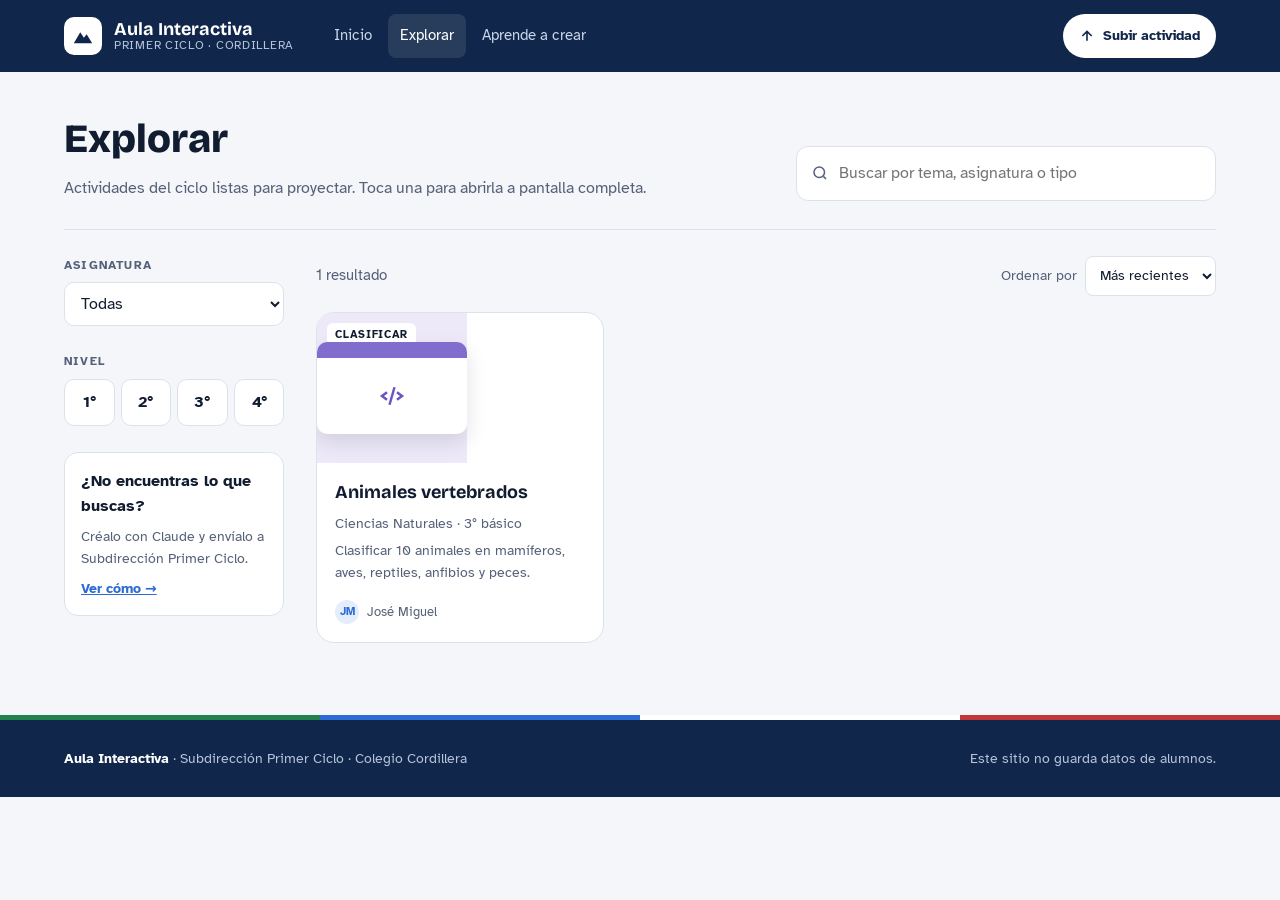
==== catalogo.html @ f4bc3d6c "Reconstruye portada y catálogo con el nuevo diseño - Portada (index.html) y Explorar (catalogo.html)" ====
<!DOCTYPE html>
<html lang="es">
<head>
<meta charset="utf-8">
<meta name="viewport" content="width=device-width, initial-scale=1">
<title>Explorar · Aula Interactiva</title>
<meta name="description" content="Actividades del Primer Ciclo del Colegio Cordillera para proyectar en la sala.">
<link rel="preconnect" href="https://fonts.googleapis.com">
<link rel="preconnect" href="https://fonts.gstatic.com" crossorigin>
<link rel="stylesheet" href="https://fonts.googleapis.com/css2?family=Bricolage+Grotesque:opsz,wght@12..96,500;12..96,700;12..96,800&family=Atkinson+Hyperlegible:wght@400;700&display=swap">
<link rel="stylesheet" href="assets/estilos.css">
</head>
<body>

<header class="encabezado">
  <div class="envoltura">
    <a class="marca" href="index.html">
      <span class="marca-icono"><svg width="22" height="22" viewBox="0 0 24 24" fill="currentColor" aria-hidden="true"><path d="M2 20l7-12 4 6 3-4 6 10z"></path></svg></span>
      <span class="marca-texto"><b>Aula Interactiva</b><small>PRIMER CICLO · CORDILLERA</small></span>
    </a>
    <nav class="nav-principal" aria-label="Principal">
      <a href="index.html">Inicio</a>
      <a href="catalogo.html" aria-current="page">Explorar</a>
      <a href="index.html#aprende">Aprende a crear</a>
    </nav>
    <div class="encabezado-acciones">
      <a class="boton-subir" href="index.html#aprende" aria-label="Subir actividad"><svg width="16" height="16" viewBox="0 0 24 24" fill="none" stroke="currentColor" stroke-width="2.4" aria-hidden="true"><path d="M12 19V5M5 12l7-7 7 7"></path></svg><span>Subir actividad</span></a>
    </div>
  </div>
</header>

<main class="explorar envoltura">
  <div class="explorar-cabeza">
    <div>
      <h1>Explorar</h1>
      <p>Actividades del ciclo listas para proyectar. Toca una para abrirla a pantalla completa.</p>
    </div>
    <label class="buscador" for="q"><svg width="18" height="18" viewBox="0 0 24 24" fill="none" stroke="currentColor" stroke-width="2" aria-hidden="true"><circle cx="11" cy="11" r="7"></circle><path d="M20 20l-3.5-3.5"></path></svg><span class="visualmente-oculto">Buscar</span><input id="q" type="search" placeholder="Buscar por tema, asignatura o tipo" autocomplete="off"></label>
  </div>

  <div class="explorar-cuerpo">
    <aside class="filtros" aria-label="Filtros">
      <div class="filtro">
        <label class="filtro-titulo" for="asig">Asignatura</label>
        <select id="asig">
          <option value="">Todas</option>
        </select>
      </div>
      <div class="filtro">
        <span class="filtro-titulo" id="t-nivel">Nivel</span>
        <div class="niveles" role="group" aria-labelledby="t-nivel" id="niveles">
          <button type="button" data-nivel="1" aria-pressed="false" aria-label="1° básico">1°</button>
          <button type="button" data-nivel="2" aria-pressed="false" aria-label="2° básico">2°</button>
          <button type="button" data-nivel="3" aria-pressed="false" aria-label="3° básico">3°</button>
          <button type="button" data-nivel="4" aria-pressed="false" aria-label="4° básico">4°</button>
        </div>
      </div>
      <div class="ayuda-caja">
        <strong>¿No encuentras lo que buscas?</strong>
        <span>Créalo con Claude y envíalo a Subdirección Primer Ciclo.</span>
        <a href="index.html#aprende">Ver cómo →</a>
      </div>
    </aside>

    <section class="resultados" aria-label="Actividades">
      <div class="resultados-barra">
        <span id="resumen" aria-live="polite">Cargando…</span>
        <label>Ordenar por
          <select id="orden">
            <option value="recientes">Más recientes</option>
            <option value="titulo">Título (A–Z)</option>
          </select>
        </label>
      </div>
      <div class="grilla" id="grilla"></div>
    </section>
  </div>
</main>

<footer class="pie">
  <div class="pie-casas" aria-hidden="true"><span style="background:#23804F"></span><span style="background:#2C6BD3"></span><span style="background:#FFFFFF"></span><span style="background:#C2373B"></span></div>
  <div class="envoltura">
    <span><strong>Aula Interactiva</strong> · Subdirección Primer Ciclo · Colegio Cordillera</span>
    <span>Este sitio no guarda datos de alumnos.</span>
  </div>
</footer>

<script src="assets/app.js"></script>
<script>
(function () {
  var ASIGNATURAS = ['Lenguaje', 'Matemática', 'Ciencias Naturales', 'Historia', 'Religión', 'Inglés'];
  var $q = document.getElementById('q');
  var $asig = document.getElementById('asig');
  var $orden = document.getElementById('orden');
  var $grilla = document.getElementById('grilla');
  var $resumen = document.getElementById('resumen');
  var botonesNivel = Array.prototype.slice.call(document.querySelectorAll('#niveles button'));
  var todas = [];

  // Estado inicial desde la dirección (ej: catalogo.html?q=sumas&asignatura=Lenguaje&nivel=3)
  var p = new URLSearchParams(location.search);
  var estado = { q: p.get('q') || '', asignatura: p.get('asignatura') || '', nivel: p.get('nivel') || '', orden: p.get('orden') || 'recientes' };

  function guardarEnDireccion() {
    var u = new URLSearchParams();
    if (estado.q) u.set('q', estado.q);
    if (estado.asignatura) u.set('asignatura', estado.asignatura);
    if (estado.nivel) u.set('nivel', estado.nivel);
    if (estado.orden !== 'recientes') u.set('orden', estado.orden);
    var s = u.toString();
    history.replaceState(history.state, '', location.pathname + (s ? '?' + s : '') + location.hash);
  }

  function numeroNivel(a) { var m = String(a.nivel || '').match(/[1-4]/); return m ? m[0] : ''; }

  function mostrar() {
    var palabras = Aula.sinTildes(estado.q).split(/\s+/).filter(Boolean);
    var asig = Aula.sinTildes(estado.asignatura);
    var lista = todas.filter(function (a) {
      if (asig && Aula.sinTildes(a.asignatura).indexOf(asig) !== 0) return false;
      if (estado.nivel && numeroNivel(a) !== estado.nivel) return false;
      if (palabras.length) {
        var texto = Aula.sinTildes([a.titulo, a.asignatura, a.nivel, a.tipo, a.descripcion, a.autor].join(' '));
        for (var i = 0; i < palabras.length; i++) if (texto.indexOf(palabras[i]) === -1) return false;
      }
      return true;
    });
    lista.sort(estado.orden === 'titulo'
      ? function (a, b) { return String(a.titulo).localeCompare(String(b.titulo), 'es'); }
      : function (a, b) { return String(b.fecha || '').localeCompare(String(a.fecha || '')); });

    $grilla.innerHTML = '';
    $resumen.textContent = lista.length + (lista.length === 1 ? ' resultado' : ' resultados');
    if (!lista.length) {
      var v = document.createElement('div');
      v.className = 'vacio';
      v.style.gridColumn = '1 / -1';
      v.innerHTML = '<strong>No encontramos actividades con esos filtros</strong>Prueba con otra palabra o quita algún filtro. ';
      var limpiar = document.createElement('button');
      limpiar.type = 'button';
      limpiar.className = 'boton';
      limpiar.style.marginTop = '12px';
      limpiar.textContent = 'Quitar filtros';
      limpiar.addEventListener('click', function () {
        estado.q = ''; estado.asignatura = ''; estado.nivel = '';
        sincronizarControles(); guardarEnDireccion(); mostrar();
      });
      v.appendChild(document.createElement('br'));
      v.appendChild(limpiar);
      $grilla.appendChild(v);
      return;
    }
    lista.forEach(function (a) { $grilla.appendChild(Aula.crearTarjeta(a)); });
  }

  function sincronizarControles() {
    $q.value = estado.q;
    $asig.value = estado.asignatura;
    $orden.value = estado.orden;
    botonesNivel.forEach(function (b) { b.setAttribute('aria-pressed', b.getAttribute('data-nivel') === estado.nivel ? 'true' : 'false'); });
  }

  var espera;
  $q.addEventListener('input', function () {
    clearTimeout(espera);
    espera = setTimeout(function () { estado.q = $q.value.trim(); guardarEnDireccion(); mostrar(); }, 150);
  });
  $asig.addEventListener('change', function () { estado.asignatura = $asig.value; guardarEnDireccion(); mostrar(); });
  $orden.addEventListener('change', function () { estado.orden = $orden.value; guardarEnDireccion(); mostrar(); });
  botonesNivel.forEach(function (b) {
    b.addEventListener('click', function () {
      var n = b.getAttribute('data-nivel');
      estado.nivel = estado.nivel === n ? '' : n;
      sincronizarControles(); guardarEnDireccion(); mostrar();
    });
  });

  Aula.cargarCatalogo().then(function (lista) {
    todas = lista;
    // Asignaturas: las de siempre más cualquiera nueva que aparezca en el catálogo
    var nombres = ASIGNATURAS.slice();
    lista.forEach(function (a) { if (a.asignatura && nombres.indexOf(a.asignatura) === -1) nombres.push(a.asignatura); });
    if (estado.asignatura && nombres.indexOf(estado.asignatura) === -1) nombres.push(estado.asignatura);
    nombres.forEach(function (n) { var o = document.createElement('option'); o.value = n; o.textContent = n; $asig.appendChild(o); });
    sincronizarControles();
    mostrar();
    Aula.revisarEnlace();
  }).catch(function () {
    $resumen.textContent = '';
    $grilla.innerHTML = '<div class="vacio" style="grid-column:1/-1"><strong>No se pudieron cargar las actividades</strong>Revisa tu conexión y vuelve a intentarlo.</div>';
  });
})();
</script>
</body>
</html>
---- assets/estilos.css ----
/* Aula Interactiva · estilos compartidos (portada y catálogo)
   Diseños de referencia: diseno/portada.dc.html y diseno/catalogo.dc.html */

:root {
  --navy: #10264A;
  --navy-2: #1A3866;
  --fondo: #F4F6FA;
  --texto: #111C30;
  --texto-2: #556178;
  --borde: #DCE2EC;
  --acento: #2C6BD3;
  --acento-hover: #1C4E9E;
  --sobre-navy: #B5C3DB;
  --sobre-navy-link: #C9D5E8;
  --verde-claro: #8FD3AE;

  /* Casas */
  --condor: #23804F;
  --aguilas: #2C6BD3;
  --pumas: #FFFFFF;
  --linces: #C2373B;

  /* Tintes de tarjetas */
  --tinte-verde: #E3F1E9;
  --tinte-azul: #E4EDFB;
  --tinte-rojo: #FAE7E7;
  --tinte-morado: #EDE9F8;
  --tinte-ocre: #F6EEDC;
  --morado: #6B54C6;

  --f-titulo: 'Bricolage Grotesque', system-ui, sans-serif;
  --f-texto: 'Atkinson Hyperlegible', system-ui, sans-serif;
  --ancho: 1200px;
}

* { box-sizing: border-box; }
html { -webkit-text-size-adjust: 100%; }
body {
  margin: 0;
  background: var(--fondo);
  color: var(--texto);
  font-family: var(--f-texto);
  font-size: 16px;
  line-height: 1.55;
}
a { color: var(--acento); }
a:hover { color: var(--acento-hover); }
h1, h2, h3 { font-family: var(--f-titulo); margin: 0; }
button, input, select { font: inherit; }
:focus-visible { outline: 3px solid var(--acento); outline-offset: 2px; border-radius: 6px; }
[hidden] { display: none !important; }
.envoltura { max-width: var(--ancho); margin: 0 auto; padding-inline: 24px; }
.antetitulo { font-size: 13px; letter-spacing: 0.12em; color: var(--acento); font-weight: 700; text-transform: uppercase; }
.visualmente-oculto { position: absolute; width: 1px; height: 1px; overflow: hidden; clip: rect(0 0 0 0); white-space: nowrap; }

/* ---------- Encabezado ---------- */
.encabezado { background: var(--navy); color: #FFFFFF; }
.encabezado .envoltura {
  padding-block: 14px;
  display: flex; align-items: center; gap: 28px; flex-wrap: wrap;
}
.marca { display: flex; align-items: center; gap: 12px; color: #FFFFFF; text-decoration: none; min-height: 44px; }
.marca:hover { color: #FFFFFF; }
.marca-icono {
  width: 38px; height: 38px; border-radius: 10px; background: #FFFFFF; color: var(--navy);
  display: flex; align-items: center; justify-content: center; flex: none;
}
.marca-texto { display: flex; flex-direction: column; line-height: 1.15; }
.marca-texto b { font-family: var(--f-titulo); font-weight: 700; font-size: 18px; }
.marca-texto small { font-size: 12px; color: var(--sobre-navy); letter-spacing: 0.06em; }
.nav-principal { display: flex; gap: 4px; flex-wrap: wrap; }
.nav-principal a {
  color: var(--sobre-navy-link); text-decoration: none; padding: 10px 12px; border-radius: 8px; font-size: 15px;
  min-height: 44px; display: flex; align-items: center;
}
.nav-principal a:hover { color: #FFFFFF; background: rgba(255,255,255,0.06); }
.nav-principal a[aria-current="page"] { color: #FFFFFF; background: rgba(255,255,255,0.10); }
.encabezado-acciones { margin-left: auto; display: flex; align-items: center; gap: 12px; }
.boton-subir {
  display: flex; align-items: center; gap: 8px; background: #FFFFFF; color: var(--navy);
  text-decoration: none; font-weight: 700; font-size: 14px; padding: 10px 16px; border-radius: 999px; min-height: 44px;
}
.boton-subir:hover { color: var(--navy); background: #E8EEF8; }

@media (max-width: 720px) {
  .encabezado .envoltura { gap: 8px 16px; }
  .nav-principal { order: 3; width: 100%; margin-inline: -12px; }
  .boton-subir span { display: none; }
}

/* ---------- Portada: hero ---------- */
.hero { background: var(--navy); color: #FFFFFF; padding-bottom: 72px; overflow: hidden; }
.hero .envoltura { padding-top: 56px; display: flex; flex-wrap: wrap; gap: 56px; align-items: center; }
.hero-texto, .hero-vista { flex: 1 1 460px; min-width: 0; }
.hero .antetitulo { color: var(--verde-claro); }
.hero h1 { font-size: clamp(38px, 6vw, 60px); line-height: 1.02; font-weight: 800; letter-spacing: -0.01em; margin-top: 14px; }
.hero-bajada { color: var(--sobre-navy); font-size: 19px; max-width: 46ch; margin: 20px 0 28px; }
.buscador-grande {
  display: flex; gap: 8px; background: #FFFFFF; border-radius: 16px; padding: 8px; max-width: 560px;
  box-shadow: 0 14px 40px rgba(0,0,0,0.25);
}
.buscador-grande label { flex: 1; min-width: 0; display: flex; align-items: center; gap: 10px; padding-left: 10px; color: var(--texto-2); }
.buscador-grande input { flex: 1; min-width: 0; border: 0; outline: none; font-size: 16px; color: var(--texto); padding: 12px 0; background: transparent; }
.buscador-grande button {
  background: var(--navy); color: #FFFFFF; border: 0; font-weight: 700; padding: 12px 22px; border-radius: 10px; cursor: pointer; min-height: 44px;
}
.buscador-grande button:hover { background: var(--navy-2); }
.atajos { display: flex; flex-wrap: wrap; gap: 8px; margin-top: 16px; align-items: center; font-size: 14px; color: var(--sobre-navy); }
.atajos a {
  color: #FFFFFF; text-decoration: none; border: 1px solid rgba(255,255,255,0.25); border-radius: 999px; padding: 4px 12px;
}
.atajos a:hover { background: rgba(255,255,255,0.10); color: #FFFFFF; }

.hero-vista { display: flex; flex-direction: column; gap: 16px; }
.vista-quiz { display: block; color: var(--texto); background: #FFFFFF; border-radius: 18px; overflow: hidden; box-shadow: 0 30px 70px rgba(0,0,0,0.35); }
.vista-quiz-barra { display: flex; align-items: center; justify-content: space-between; gap: 12px; padding: 12px 18px; background: #FFF6E3; font-size: 13px; color: #6A4A10; }
.vista-quiz-cuerpo { padding: 24px 24px 26px; display: flex; flex-direction: column; gap: 18px; }
.vista-quiz-pregunta { font-family: var(--f-titulo); font-weight: 800; font-size: 30px; line-height: 1.15; }
.vista-quiz-opciones { display: grid; grid-template-columns: repeat(2, minmax(0, 1fr)); gap: 12px; }
.vista-quiz-opciones span { color: #FFFFFF; border-radius: 14px; padding: 16px 18px; font-weight: 700; font-size: 22px; }
.vista-quiz-opciones .correcta { box-shadow: 0 0 0 4px #FFFFFF, 0 0 0 7px var(--condor); }
.hero-paneles { display: flex; gap: 16px; flex-wrap: wrap; }
.panel-oscuro { background: var(--navy-2); border: 1px solid rgba(255,255,255,0.12); border-radius: 14px; padding: 14px 16px; }
.panel-oscuro h2 { font-family: var(--f-texto); font-size: 12px; letter-spacing: 0.1em; color: var(--sobre-navy); font-weight: 700; }
.casas { display: flex; flex-direction: column; gap: 6px; margin-top: 10px; font-size: 14px; }
.casa { display: flex; align-items: center; gap: 8px; }
.casa > span:first-child { width: 56px; }
.casa-barra { flex: 1; height: 8px; border-radius: 4px; background: rgba(255,255,255,0.1); }
.casa-barra i { display: block; height: 8px; border-radius: 4px; }
.casa > span:last-child { width: 24px; text-align: right; }
.opciones-sala { display: flex; flex-direction: column; gap: 8px; }
.opciones-sala div { display: flex; justify-content: space-between; font-size: 14px; gap: 12px; }
.opciones-sala b { color: var(--verde-claro); }

/* ---------- Secciones ---------- */
.seccion { padding-top: 64px; padding-bottom: 24px; }
.seccion h2.titulo-seccion { font-size: clamp(26px, 4vw, 34px); font-weight: 700; margin-top: 6px; }
.seccion-cabeza { display: flex; justify-content: space-between; align-items: flex-end; gap: 16px; flex-wrap: wrap; }
.seccion-cabeza > a { font-weight: 700; font-size: 15px; min-height: 44px; display: flex; align-items: center; }
.grilla { display: grid; grid-template-columns: repeat(auto-fill, minmax(250px, 1fr)); gap: 18px; margin-top: 26px; }

.tarjeta-accion {
  text-decoration: none; color: var(--texto); background: #FFFFFF; border: 1px solid var(--borde);
  border-radius: 18px; padding: 24px; display: flex; flex-direction: column; gap: 10px;
  transition: box-shadow .15s, transform .15s;
}
a.tarjeta-accion:hover { color: var(--texto); box-shadow: 0 10px 28px rgba(17,28,48,0.10); transform: translateY(-2px); }
.tarjeta-accion h3 { font-size: 20px; font-weight: 700; }
.tarjeta-accion > span:not(.icono-cuadro) { color: var(--texto-2); font-size: 15px; }
.tarjeta-accion .pie-tarjeta { margin-top: auto; padding-top: 8px; font-weight: 700; font-size: 14px; }
.tarjeta-accion.oscura { background: var(--navy); border-color: var(--navy); color: #FFFFFF; }
.tarjeta-accion.oscura:hover { color: #FFFFFF; }
.tarjeta-accion.oscura > span:not(.icono-cuadro) { color: var(--sobre-navy); }
.tarjeta-accion.oscura .pie-tarjeta { color: var(--verde-claro) !important; }
.tarjeta-accion.pronto { background: #FAFBFD; }
.etiqueta-pronto { align-self: flex-start; font-size: 12px; font-weight: 700; letter-spacing: 0.04em; background: #EEF2F8; color: var(--texto-2) !important; border-radius: 6px; padding: 2px 8px; }
.icono-cuadro { width: 48px; height: 48px; border-radius: 12px; display: flex; align-items: center; justify-content: center; }

/* ---------- Tarjetas de actividad ---------- */
.tarjeta {
  text-decoration: none; color: var(--texto); background: #FFFFFF; border: 1px solid var(--borde);
  border-radius: 18px; overflow: hidden; display: flex; flex-direction: column; cursor: pointer;
  text-align: left; padding: 0; transition: box-shadow .15s, transform .15s; width: 100%;
}
.tarjeta:hover { color: var(--texto); box-shadow: 0 10px 28px rgba(17,28,48,0.10); transform: translateY(-2px); }
.miniatura { height: 150px; display: flex; align-items: center; justify-content: center; position: relative; }
.insignia {
  position: absolute; top: 10px; left: 10px; background: #FFFFFF; color: var(--texto);
  font-size: 11px; font-weight: 700; letter-spacing: 0.06em; padding: 3px 8px; border-radius: 6px; text-transform: uppercase;
}
.tarjeta-cuerpo { padding: 16px 18px 18px; display: flex; flex-direction: column; gap: 6px; flex: 1; }
.tarjeta-cuerpo h3 { font-size: 18px; font-weight: 700; }
.tarjeta-meta { color: var(--texto-2); font-size: 14px; }
.tarjeta-desc { color: var(--texto-2); font-size: 14px; }
.tarjeta-autor { margin-top: auto; padding-top: 10px; font-size: 13px; color: var(--texto-2); display: flex; align-items: center; gap: 8px; }
.avatar { width: 24px; height: 24px; border-radius: 50%; font-weight: 700; font-size: 11px; display: flex; align-items: center; justify-content: center; flex: none; }

/* Dibujos de miniatura */
.mini-quiz { width: 70%; display: grid; grid-template-columns: repeat(2, minmax(0, 1fr)); gap: 6px; }
.mini-quiz span { height: 26px; border-radius: 6px; background: #FFFFFF; border: 2px solid var(--borde); }
.mini-quiz span:first-child { grid-column: 1 / 3; height: 14px; border: 0; border-radius: 4px; background: var(--linces); opacity: 0.75; }
.mini-quiz span:nth-child(3) { background: var(--tinte-verde); border-color: var(--condor); }
.mini-ruleta { width: 100px; height: 100px; border-radius: 50%; background: conic-gradient(#23804F 0 25%, #2C6BD3 0 50%, #E8A83A 0 75%, #C2373B 0); box-shadow: 0 0 0 6px #FFFFFF; }
.mini-memo { display: grid; grid-template-columns: repeat(4, 30px); gap: 6px; }
.mini-memo span { height: 38px; border-radius: 6px; background: var(--condor); }
.mini-memo span.vuelta { background: #FFFFFF; border: 2px solid var(--condor); }
.mini-guia { width: 96px; height: 120px; background: #FFFFFF; border-radius: 4px; box-shadow: 0 8px 20px rgba(17,28,48,0.12); padding: 10px; display: flex; flex-direction: column; gap: 6px; }
.mini-guia span { height: 5px; border-radius: 3px; background: var(--borde); }
.mini-guia span:nth-child(1) { height: 8px; width: 70%; border-radius: 4px; background: var(--acento); }
.mini-guia span:nth-child(2) { height: 30px; border-radius: 4px; background: var(--tinte-azul); }
.mini-guia span:nth-child(5) { width: 60%; }
.mini-html { width: 150px; height: 92px; background: #FFFFFF; border-radius: 10px; box-shadow: 0 8px 20px rgba(17,28,48,0.12); display: flex; flex-direction: column; overflow: hidden; }
.mini-html > span:first-child { height: 16px; background: var(--morado); opacity: 0.85; }
.mini-html > span:last-child { flex: 1; display: flex; align-items: center; justify-content: center; color: var(--morado); }
.mini-timer { font-family: var(--f-titulo); font-weight: 800; font-size: 44px; color: #8A5F14; letter-spacing: -0.02em; }

/* ---------- Aprende a crear ---------- */
.aprende { padding-top: 56px; padding-bottom: 72px; }
.aprende-caja { background: #FFFFFF; border: 1px solid var(--borde); border-radius: 24px; display: flex; flex-wrap: wrap; overflow: hidden; }
.aprende-texto { flex: 1 1 460px; min-width: 0; padding: 40px; }
.aprende-texto h2 { font-size: clamp(26px, 4vw, 32px); font-weight: 700; margin-top: 6px; }
.aprende-texto > p { color: var(--texto-2); margin: 12px 0 24px; max-width: 46ch; }
.pasos { list-style: none; margin: 0; padding: 0; display: flex; flex-direction: column; gap: 16px; }
.pasos li { display: flex; gap: 14px; align-items: flex-start; }
.pasos li > span:first-child { flex: none; width: 32px; height: 32px; border-radius: 50%; background: var(--tinte-azul); color: var(--acento); font-weight: 700; display: flex; align-items: center; justify-content: center; }
.pasos small { color: var(--texto-2); font-size: 16px; }
.botones { display: flex; gap: 12px; flex-wrap: wrap; margin-top: 28px; }
.boton { text-decoration: none; font-weight: 700; padding: 12px 20px; border-radius: 12px; min-height: 44px; display: inline-flex; align-items: center; border: 1px solid var(--borde); color: var(--texto); background: #FFFFFF; cursor: pointer; }
.boton:hover { color: var(--texto); background: #F4F6FA; }
.boton.principal { background: var(--navy); border-color: var(--navy); color: #FFFFFF; }
.boton.principal:hover { background: var(--navy-2); color: #FFFFFF; }
.aprende-chat { flex: 1 1 400px; min-width: 0; background: #EEF2F8; padding: 40px; display: flex; flex-direction: column; justify-content: center; gap: 14px; }
.burbuja { max-width: 88%; border-radius: 16px; padding: 14px 16px; font-size: 15px; }
.burbuja.profe { align-self: flex-end; background: var(--navy); color: #FFFFFF; border-radius: 16px 16px 4px 16px; }
.burbuja.claude { align-self: flex-start; background: #FFFFFF; border: 1px solid var(--borde); border-radius: 16px 16px 16px 4px; }
.archivo-listo { align-self: flex-start; display: flex; align-items: center; gap: 12px; background: #FFFFFF; border: 1px solid var(--borde); border-radius: 12px; padding: 10px 14px; font-size: 14px; }
.archivo-listo > span:first-child { width: 34px; height: 34px; border-radius: 8px; background: var(--tinte-morado); color: var(--morado); display: flex; align-items: center; justify-content: center; flex: none; }
@media (max-width: 560px) {
  .aprende-texto, .aprende-chat { padding: 28px 20px; }
}

/* ---------- Pie ---------- */
.pie { background: var(--navy); color: var(--sobre-navy); font-size: 14px; }
.pie-casas { height: 5px; display: flex; }
.pie-casas span { flex: 1; }
.pie .envoltura { padding-block: 28px; display: flex; justify-content: space-between; gap: 16px; flex-wrap: wrap; }
.pie strong { color: #FFFFFF; }

/* ---------- Catálogo ---------- */
.explorar { padding-top: 36px; padding-bottom: 72px; }
.explorar-cabeza { display: flex; justify-content: space-between; align-items: flex-end; gap: 20px; flex-wrap: wrap; }
.explorar-cabeza h1 { font-size: 40px; font-weight: 800; }
.explorar-cabeza p { margin: 6px 0 0; color: var(--texto-2); }
.buscador {
  flex: 0 1 420px; min-width: 0; display: flex; align-items: center; gap: 10px; background: #FFFFFF;
  border: 1px solid var(--borde); border-radius: 12px; padding: 4px 14px; color: var(--texto-2);
}
.buscador input { flex: 1; min-width: 0; border: 0; outline: none; background: transparent; color: var(--texto); padding: 10px 0; }
.explorar-cuerpo { display: flex; flex-wrap: wrap; gap: 32px; margin-top: 28px; padding-top: 26px; border-top: 1px solid var(--borde); }
.filtros { flex: 1 1 220px; max-width: 260px; display: flex; flex-direction: column; gap: 26px; }
.filtro { display: flex; flex-direction: column; gap: 8px; }
.filtro-titulo { font-size: 12px; letter-spacing: 0.1em; font-weight: 700; color: var(--texto-2); text-transform: uppercase; }
.filtro select { padding: 10px 12px; border-radius: 10px; border: 1px solid var(--borde); background: #FFFFFF; color: var(--texto); min-height: 44px; }
.niveles { display: grid; grid-template-columns: repeat(4, minmax(0, 1fr)); gap: 6px; }
.niveles button {
  font-weight: 700; padding: 10px 0; border-radius: 10px; border: 1px solid var(--borde); background: #FFFFFF;
  color: var(--texto); cursor: pointer; min-height: 44px;
}
.niveles button[aria-pressed="true"] { border-color: var(--navy); background: var(--navy); color: #FFFFFF; }
.ayuda-caja { background: #FFFFFF; border: 1px solid var(--borde); border-radius: 14px; padding: 16px; display: flex; flex-direction: column; gap: 8px; }
.ayuda-caja span { color: var(--texto-2); font-size: 14px; }
.ayuda-caja a { font-weight: 700; font-size: 14px; }
.resultados { flex: 999 1 560px; min-width: 0; }
.resultados-barra { display: flex; justify-content: space-between; align-items: center; gap: 12px; flex-wrap: wrap; margin-bottom: 16px; }
.resultados-barra > span { color: var(--texto-2); font-size: 15px; }
.resultados-barra label { display: flex; align-items: center; gap: 8px; font-size: 14px; color: var(--texto-2); }
.resultados-barra select { padding: 6px 10px; border-radius: 8px; border: 1px solid var(--borde); background: #FFFFFF; color: var(--texto); min-height: 40px; }
.resultados .grilla { margin-top: 0; }
.vacio { background: #FFFFFF; border: 1px dashed var(--borde); border-radius: 18px; padding: 32px; text-align: center; color: var(--texto-2); }
.vacio strong { display: block; color: var(--texto); font-size: 18px; margin-bottom: 4px; }
@media (max-width: 620px) {
  .filtros { max-width: none; }
  .explorar-cabeza h1 { font-size: 34px; }
}

/* ---------- Visor a pantalla completa ---------- */
.visor { position: fixed; inset: 0; z-index: 100; background: #FFF6E6; display: flex; flex-direction: column; }
.visor-barra {
  flex: none; display: flex; align-items: center; gap: 12px; padding: 8px 12px;
  background: var(--navy); color: #FFFFFF;
}
.visor-barra h2 { font-size: 17px; font-weight: 700; flex: 1; min-width: 0; white-space: nowrap; overflow: hidden; text-overflow: ellipsis; }
.visor-barra button {
  display: flex; align-items: center; gap: 8px; min-height: 44px; min-width: 44px; justify-content: center;
  padding: 8px 14px; border-radius: 10px; border: 1px solid rgba(255,255,255,0.22); background: transparent;
  color: #FFFFFF; font-weight: 700; font-size: 14px; cursor: pointer;
}
.visor-barra button:hover { background: rgba(255,255,255,0.10); }
.visor iframe { flex: 1; width: 100%; border: 0; background: #FFFFFF; }
/* En pantalla completa la barra se achica para dejar todo el espacio a la actividad */
.visor:fullscreen .visor-barra { padding-block: 4px; }
.visor:fullscreen .visor-barra h2 { font-size: 15px; }
@media (max-width: 560px) {
  .visor-barra .texto-boton { display: none; }
}
body.con-visor { overflow: hidden; }
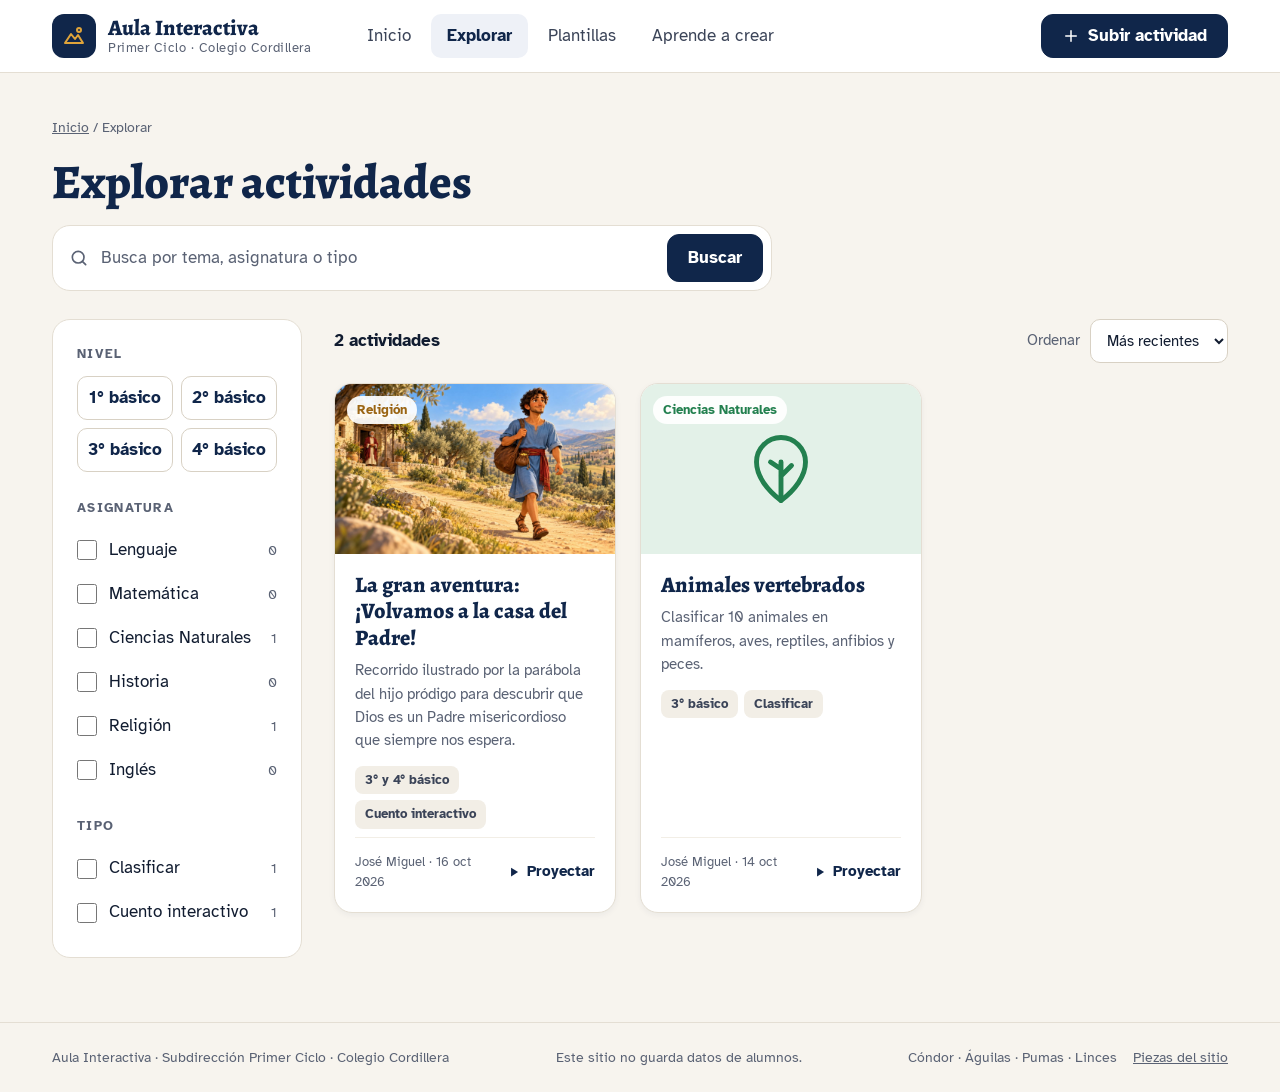
==== commit 30e9def8: "Cimientos: nueva arquitectura y diseño del sitio - Materiales en src/estilos/tokens.css; contenido e" ====
--- a/catalogo.html
+++ b/catalogo.html
@@ -1,195 +1,19 @@
-<!DOCTYPE html>
+<!doctype html>
+<!-- Redirección: "catalogo.html" ahora se llama "explorar.html", y las actividades
+     se abren en "sala.html". Se mantiene para que los enlaces antiguos sigan funcionando. -->
 <html lang="es">
 <head>
 <meta charset="utf-8">
-<meta name="viewport" content="width=device-width, initial-scale=1">
 <title>Explorar · Aula Interactiva</title>
-<meta name="description" content="Actividades del Primer Ciclo del Colegio Cordillera para proyectar en la sala.">
-<link rel="preconnect" href="https://fonts.googleapis.com">
-<link rel="preconnect" href="https://fonts.gstatic.com" crossorigin>
-<link rel="stylesheet" href="https://fonts.googleapis.com/css2?family=Bricolage+Grotesque:opsz,wght@12..96,500;12..96,700;12..96,800&family=Atkinson+Hyperlegible:wght@400;700&display=swap">
-<link rel="stylesheet" href="assets/estilos.css">
+<script>
+  (function () {
+    var m = location.hash.match(/^#ver=([a-z0-9-]+)$/);
+    location.replace(m ? 'sala.html?a=' + m[1] : 'explorar.html' + location.search);
+  })();
+</script>
+<noscript><meta http-equiv="refresh" content="0; url=explorar.html"></noscript>
 </head>
 <body>
-
-<header class="encabezado">
-  <div class="envoltura">
-    <a class="marca" href="index.html">
-      <span class="marca-icono"><svg width="22" height="22" viewBox="0 0 24 24" fill="currentColor" aria-hidden="true"><path d="M2 20l7-12 4 6 3-4 6 10z"></path></svg></span>
-      <span class="marca-texto"><b>Aula Interactiva</b><small>PRIMER CICLO · CORDILLERA</small></span>
-    </a>
-    <nav class="nav-principal" aria-label="Principal">
-      <a href="index.html">Inicio</a>
-      <a href="catalogo.html" aria-current="page">Explorar</a>
-      <a href="index.html#aprende">Aprende a crear</a>
-    </nav>
-    <div class="encabezado-acciones">
-      <a class="boton-subir" href="index.html#aprende" aria-label="Subir actividad"><svg width="16" height="16" viewBox="0 0 24 24" fill="none" stroke="currentColor" stroke-width="2.4" aria-hidden="true"><path d="M12 19V5M5 12l7-7 7 7"></path></svg><span>Subir actividad</span></a>
-    </div>
-  </div>
-</header>
-
-<main class="explorar envoltura">
-  <div class="explorar-cabeza">
-    <div>
-      <h1>Explorar</h1>
-      <p>Actividades del ciclo listas para proyectar. Toca una para abrirla a pantalla completa.</p>
-    </div>
-    <label class="buscador" for="q"><svg width="18" height="18" viewBox="0 0 24 24" fill="none" stroke="currentColor" stroke-width="2" aria-hidden="true"><circle cx="11" cy="11" r="7"></circle><path d="M20 20l-3.5-3.5"></path></svg><span class="visualmente-oculto">Buscar</span><input id="q" type="search" placeholder="Buscar por tema, asignatura o tipo" autocomplete="off"></label>
-  </div>
-
-  <div class="explorar-cuerpo">
-    <aside class="filtros" aria-label="Filtros">
-      <div class="filtro">
-        <label class="filtro-titulo" for="asig">Asignatura</label>
-        <select id="asig">
-          <option value="">Todas</option>
-        </select>
-      </div>
-      <div class="filtro">
-        <span class="filtro-titulo" id="t-nivel">Nivel</span>
-        <div class="niveles" role="group" aria-labelledby="t-nivel" id="niveles">
-          <button type="button" data-nivel="1" aria-pressed="false" aria-label="1° básico">1°</button>
-          <button type="button" data-nivel="2" aria-pressed="false" aria-label="2° básico">2°</button>
-          <button type="button" data-nivel="3" aria-pressed="false" aria-label="3° básico">3°</button>
-          <button type="button" data-nivel="4" aria-pressed="false" aria-label="4° básico">4°</button>
-        </div>
-      </div>
-      <div class="ayuda-caja">
-        <strong>¿No encuentras lo que buscas?</strong>
-        <span>Créalo con Claude y envíalo a Subdirección Primer Ciclo.</span>
-        <a href="index.html#aprende">Ver cómo →</a>
-      </div>
-    </aside>
-
-    <section class="resultados" aria-label="Actividades">
-      <div class="resultados-barra">
-        <span id="resumen" aria-live="polite">Cargando…</span>
-        <label>Ordenar por
-          <select id="orden">
-            <option value="recientes">Más recientes</option>
-            <option value="titulo">Título (A–Z)</option>
-          </select>
-        </label>
-      </div>
-      <div class="grilla" id="grilla"></div>
-    </section>
-  </div>
-</main>
-
-<footer class="pie">
-  <div class="pie-casas" aria-hidden="true"><span style="background:#23804F"></span><span style="background:#2C6BD3"></span><span style="background:#FFFFFF"></span><span style="background:#C2373B"></span></div>
-  <div class="envoltura">
-    <span><strong>Aula Interactiva</strong> · Subdirección Primer Ciclo · Colegio Cordillera</span>
-    <span>Este sitio no guarda datos de alumnos.</span>
-  </div>
-</footer>
-
-<script src="assets/app.js"></script>
-<script>
-(function () {
-  var ASIGNATURAS = ['Lenguaje', 'Matemática', 'Ciencias Naturales', 'Historia', 'Religión', 'Inglés'];
-  var $q = document.getElementById('q');
-  var $asig = document.getElementById('asig');
-  var $orden = document.getElementById('orden');
-  var $grilla = document.getElementById('grilla');
-  var $resumen = document.getElementById('resumen');
-  var botonesNivel = Array.prototype.slice.call(document.querySelectorAll('#niveles button'));
-  var todas = [];
-
-  // Estado inicial desde la dirección (ej: catalogo.html?q=sumas&asignatura=Lenguaje&nivel=3)
-  var p = new URLSearchParams(location.search);
-  var estado = { q: p.get('q') || '', asignatura: p.get('asignatura') || '', nivel: p.get('nivel') || '', orden: p.get('orden') || 'recientes' };
-
-  function guardarEnDireccion() {
-    var u = new URLSearchParams();
-    if (estado.q) u.set('q', estado.q);
-    if (estado.asignatura) u.set('asignatura', estado.asignatura);
-    if (estado.nivel) u.set('nivel', estado.nivel);
-    if (estado.orden !== 'recientes') u.set('orden', estado.orden);
-    var s = u.toString();
-    history.replaceState(history.state, '', location.pathname + (s ? '?' + s : '') + location.hash);
-  }
-
-  function numeroNivel(a) { var m = String(a.nivel || '').match(/[1-4]/); return m ? m[0] : ''; }
-
-  function mostrar() {
-    var palabras = Aula.sinTildes(estado.q).split(/\s+/).filter(Boolean);
-    var asig = Aula.sinTildes(estado.asignatura);
-    var lista = todas.filter(function (a) {
-      if (asig && Aula.sinTildes(a.asignatura).indexOf(asig) !== 0) return false;
-      if (estado.nivel && numeroNivel(a) !== estado.nivel) return false;
-      if (palabras.length) {
-        var texto = Aula.sinTildes([a.titulo, a.asignatura, a.nivel, a.tipo, a.descripcion, a.autor].join(' '));
-        for (var i = 0; i < palabras.length; i++) if (texto.indexOf(palabras[i]) === -1) return false;
-      }
-      return true;
-    });
-    lista.sort(estado.orden === 'titulo'
-      ? function (a, b) { return String(a.titulo).localeCompare(String(b.titulo), 'es'); }
-      : function (a, b) { return String(b.fecha || '').localeCompare(String(a.fecha || '')); });
-
-    $grilla.innerHTML = '';
-    $resumen.textContent = lista.length + (lista.length === 1 ? ' resultado' : ' resultados');
-    if (!lista.length) {
-      var v = document.createElement('div');
-      v.className = 'vacio';
-      v.style.gridColumn = '1 / -1';
-      v.innerHTML = '<strong>No encontramos actividades con esos filtros</strong>Prueba con otra palabra o quita algún filtro. ';
-      var limpiar = document.createElement('button');
-      limpiar.type = 'button';
-      limpiar.className = 'boton';
-      limpiar.style.marginTop = '12px';
-      limpiar.textContent = 'Quitar filtros';
-      limpiar.addEventListener('click', function () {
-        estado.q = ''; estado.asignatura = ''; estado.nivel = '';
-        sincronizarControles(); guardarEnDireccion(); mostrar();
-      });
-      v.appendChild(document.createElement('br'));
-      v.appendChild(limpiar);
-      $grilla.appendChild(v);
-      return;
-    }
-    lista.forEach(function (a) { $grilla.appendChild(Aula.crearTarjeta(a)); });
-  }
-
-  function sincronizarControles() {
-    $q.value = estado.q;
-    $asig.value = estado.asignatura;
-    $orden.value = estado.orden;
-    botonesNivel.forEach(function (b) { b.setAttribute('aria-pressed', b.getAttribute('data-nivel') === estado.nivel ? 'true' : 'false'); });
-  }
-
-  var espera;
-  $q.addEventListener('input', function () {
-    clearTimeout(espera);
-    espera = setTimeout(function () { estado.q = $q.value.trim(); guardarEnDireccion(); mostrar(); }, 150);
-  });
-  $asig.addEventListener('change', function () { estado.asignatura = $asig.value; guardarEnDireccion(); mostrar(); });
-  $orden.addEventListener('change', function () { estado.orden = $orden.value; guardarEnDireccion(); mostrar(); });
-  botonesNivel.forEach(function (b) {
-    b.addEventListener('click', function () {
-      var n = b.getAttribute('data-nivel');
-      estado.nivel = estado.nivel === n ? '' : n;
-      sincronizarControles(); guardarEnDireccion(); mostrar();
-    });
-  });
-
-  Aula.cargarCatalogo().then(function (lista) {
-    todas = lista;
-    // Asignaturas: las de siempre más cualquiera nueva que aparezca en el catálogo
-    var nombres = ASIGNATURAS.slice();
-    lista.forEach(function (a) { if (a.asignatura && nombres.indexOf(a.asignatura) === -1) nombres.push(a.asignatura); });
-    if (estado.asignatura && nombres.indexOf(estado.asignatura) === -1) nombres.push(estado.asignatura);
-    nombres.forEach(function (n) { var o = document.createElement('option'); o.value = n; o.textContent = n; $asig.appendChild(o); });
-    sincronizarControles();
-    mostrar();
-    Aula.revisarEnlace();
-  }).catch(function () {
-    $resumen.textContent = '';
-    $grilla.innerHTML = '<div class="vacio" style="grid-column:1/-1"><strong>No se pudieron cargar las actividades</strong>Revisa tu conexión y vuelve a intentarlo.</div>';
-  });
-})();
-</script>
+<a href="explorar.html">Ir a Explorar</a>
 </body>
 </html>
